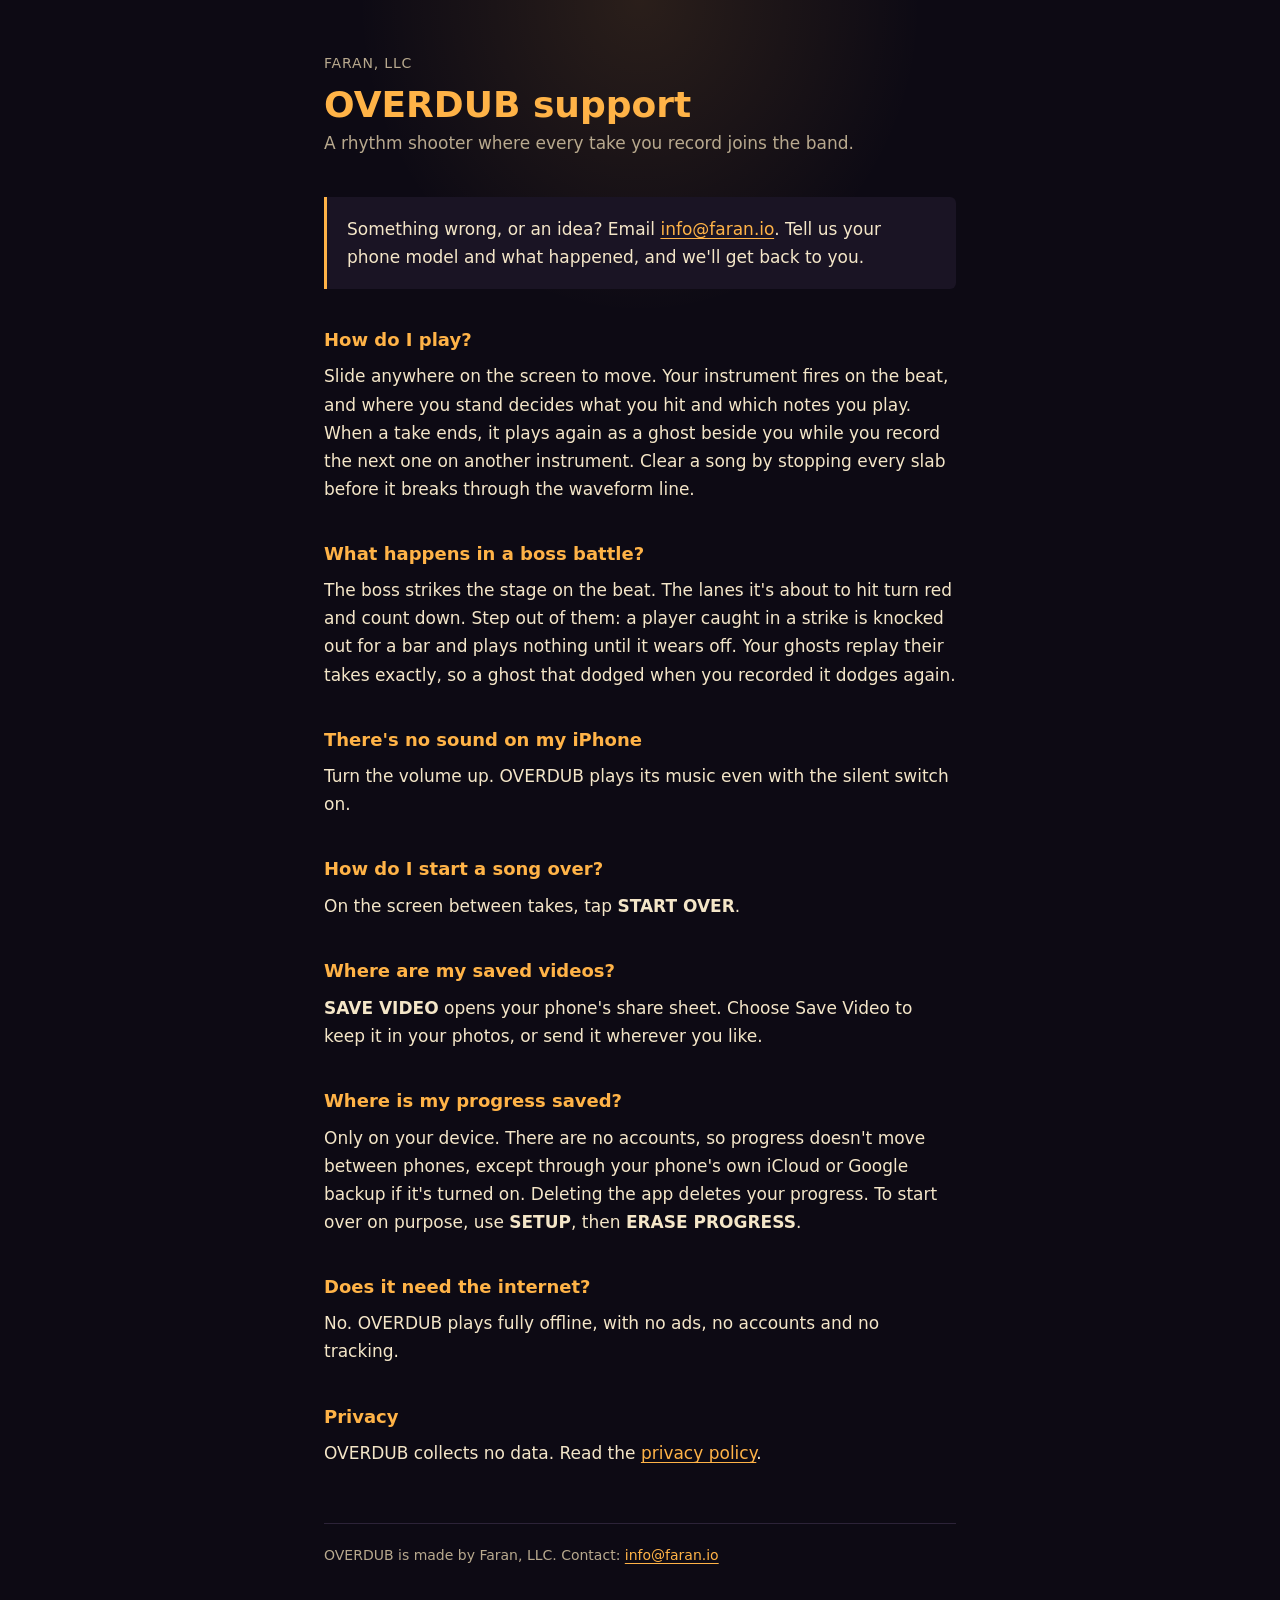
==== overdub/index.html @ 265df416 "feat: OVERDUB support page and privacy policy" ====
<!doctype html>
<html lang="en">
<head>
<meta charset="utf-8">
<meta name="viewport" content="width=device-width, initial-scale=1">
<title>OVERDUB support</title>
<meta name="description" content="Help with OVERDUB: Rhythm Shooter, the rhythm game by Faran, LLC where every take you record joins the band.">
<link rel="stylesheet" href="../style.css">
</head>
<body>
<header>
  <a class="home" href="../">Faran, LLC</a>
  <h1>OVERDUB support</h1>
  <p class="lede">A rhythm shooter where every take you record joins the band.</p>
</header>
<main>
  <div class="card">
    <p>Something wrong, or an idea? Email <a href="mailto:info@faran.io?subject=OVERDUB">info@faran.io</a>. Tell us your phone model and what happened, and we'll get back to you.</p>
  </div>

  <h2>How do I play?</h2>
  <p>Slide anywhere on the screen to move. Your instrument fires on the beat, and where you stand decides what you hit and which notes you play. When a take ends, it plays again as a ghost beside you while you record the next one on another instrument. Clear a song by stopping every slab before it breaks through the waveform line.</p>

  <h2>What happens in a boss battle?</h2>
  <p>The boss strikes the stage on the beat. The lanes it's about to hit turn red and count down. Step out of them: a player caught in a strike is knocked out for a bar and plays nothing until it wears off. Your ghosts replay their takes exactly, so a ghost that dodged when you recorded it dodges again.</p>

  <h2>There's no sound on my iPhone</h2>
  <p>Turn the volume up. OVERDUB plays its music even with the silent switch on.</p>

  <h2>How do I start a song over?</h2>
  <p>On the screen between takes, tap <strong>START OVER</strong>.</p>

  <h2>Where are my saved videos?</h2>
  <p><strong>SAVE VIDEO</strong> opens your phone's share sheet. Choose Save Video to keep it in your photos, or send it wherever you like.</p>

  <h2>Where is my progress saved?</h2>
  <p>Only on your device. There are no accounts, so progress doesn't move between phones, except through your phone's own iCloud or Google backup if it's turned on. Deleting the app deletes your progress. To start over on purpose, use <strong>SETUP</strong>, then <strong>ERASE PROGRESS</strong>.</p>

  <h2>Does it need the internet?</h2>
  <p>No. OVERDUB plays fully offline, with no ads, no accounts and no tracking.</p>

  <h2>Privacy</h2>
  <p>OVERDUB collects no data. Read the <a href="privacy/">privacy policy</a>.</p>
</main>
<footer>OVERDUB is made by Faran, LLC. Contact: <a href="mailto:info@faran.io">info@faran.io</a></footer>
</body>
</html>
---- style.css ----
:root {
  --night: #0d0a14;
  --panel: #1a1424;
  --wax: #f4e6c8;
  --muted: #b8a98e;
  --flame: #ffb347;
  --ember: #ff7a3d;
}
* { box-sizing: border-box; }
html { background: var(--night); }
body {
  margin: 0 auto;
  max-width: 42rem;
  padding: 3rem 1.25rem 4rem;
  color: var(--wax);
  font: 1.0625rem/1.65 ui-sans-serif, system-ui, -apple-system, "Segoe UI", Roboto, sans-serif;
  background: radial-gradient(ellipse 60% 28rem at 50% 0, rgba(255, 179, 71, 0.12), transparent 70%);
}
header { margin-bottom: 2.5rem; }
header a.home { color: var(--muted); text-decoration: none; font-size: 0.875rem; letter-spacing: 0.06em; text-transform: uppercase; }
h1 { margin: 0.5rem 0 0.25rem; font-size: 2.25rem; line-height: 1.15; color: var(--flame); }
h2 { margin: 2.25rem 0 0.5rem; font-size: 1.125rem; color: var(--flame); }
.lede { margin: 0; color: var(--muted); }
p, li { margin: 0 0 0.9rem; }
a { color: var(--flame); text-underline-offset: 0.2em; }
a:hover, a:focus-visible { color: var(--ember); }
a:focus-visible { outline: 2px solid var(--ember); outline-offset: 3px; border-radius: 2px; }
.card {
  margin: 1.5rem 0;
  padding: 1.1rem 1.25rem;
  background: var(--panel);
  border-left: 3px solid var(--flame);
  border-radius: 0 6px 6px 0;
}
.card p:last-child { margin-bottom: 0; }
footer { margin-top: 3.5rem; padding-top: 1.25rem; border-top: 1px solid #2c2338; color: var(--muted); font-size: 0.875rem; }
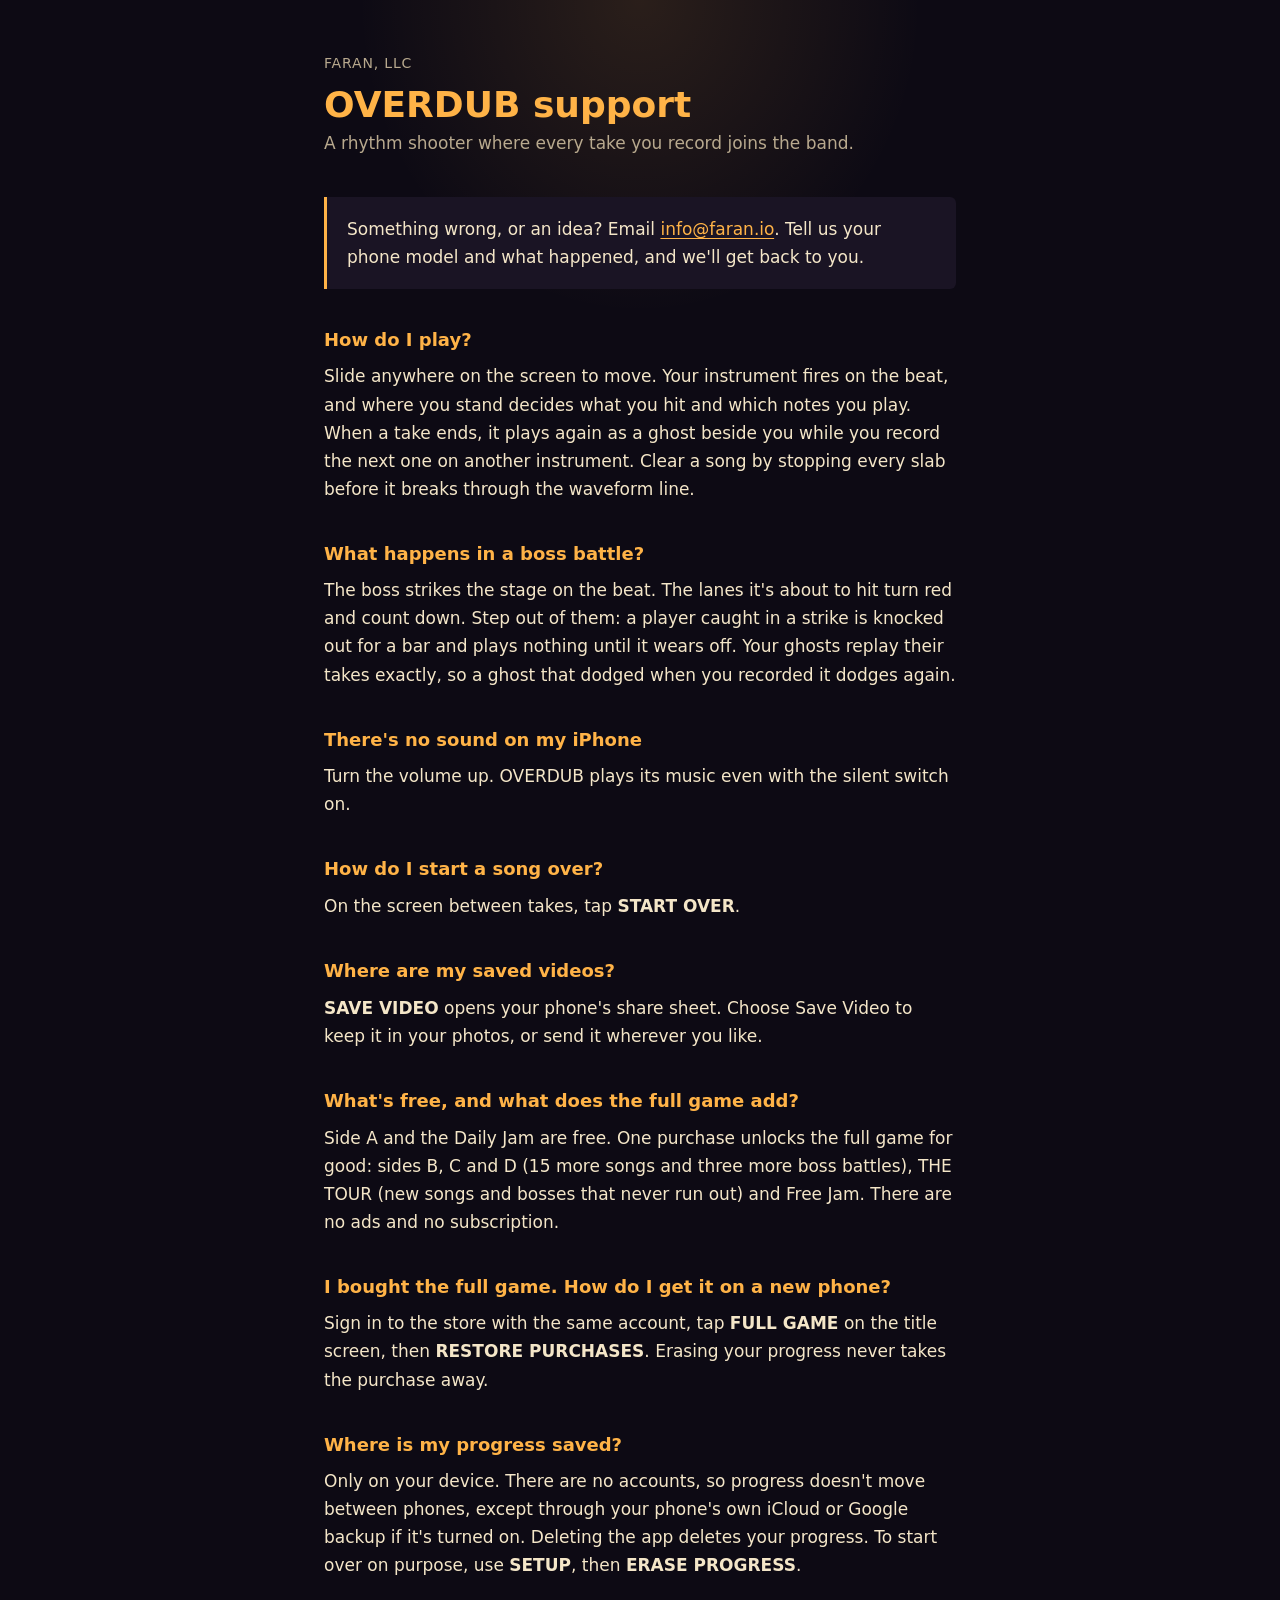
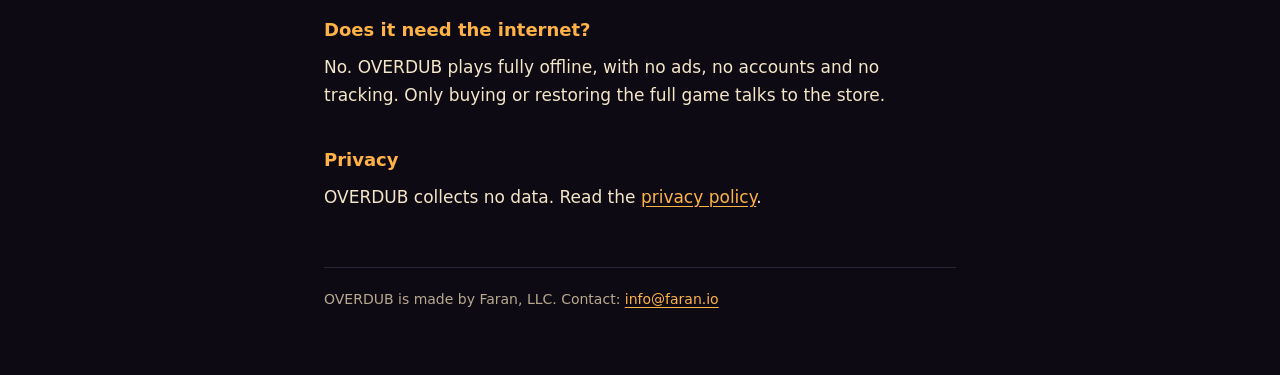
==== commit 256b1876: "feat: OVERDUB full game purchase in the privacy policy and support page" ====
--- a/overdub/index.html
+++ b/overdub/index.html
@@ -33,11 +33,17 @@
   <h2>Where are my saved videos?</h2>
   <p><strong>SAVE VIDEO</strong> opens your phone's share sheet. Choose Save Video to keep it in your photos, or send it wherever you like.</p>
 
+  <h2>What's free, and what does the full game add?</h2>
+  <p>Side A and the Daily Jam are free. One purchase unlocks the full game for good: sides B, C and D (15 more songs and three more boss battles), THE TOUR (new songs and bosses that never run out) and Free Jam. There are no ads and no subscription.</p>
+
+  <h2>I bought the full game. How do I get it on a new phone?</h2>
+  <p>Sign in to the store with the same account, tap <strong>FULL GAME</strong> on the title screen, then <strong>RESTORE PURCHASES</strong>. Erasing your progress never takes the purchase away.</p>
+
   <h2>Where is my progress saved?</h2>
   <p>Only on your device. There are no accounts, so progress doesn't move between phones, except through your phone's own iCloud or Google backup if it's turned on. Deleting the app deletes your progress. To start over on purpose, use <strong>SETUP</strong>, then <strong>ERASE PROGRESS</strong>.</p>
 
   <h2>Does it need the internet?</h2>
-  <p>No. OVERDUB plays fully offline, with no ads, no accounts and no tracking.</p>
+  <p>No. OVERDUB plays fully offline, with no ads, no accounts and no tracking. Only buying or restoring the full game talks to the store.</p>
 
   <h2>Privacy</h2>
   <p>OVERDUB collects no data. Read the <a href="privacy/">privacy policy</a>.</p>
